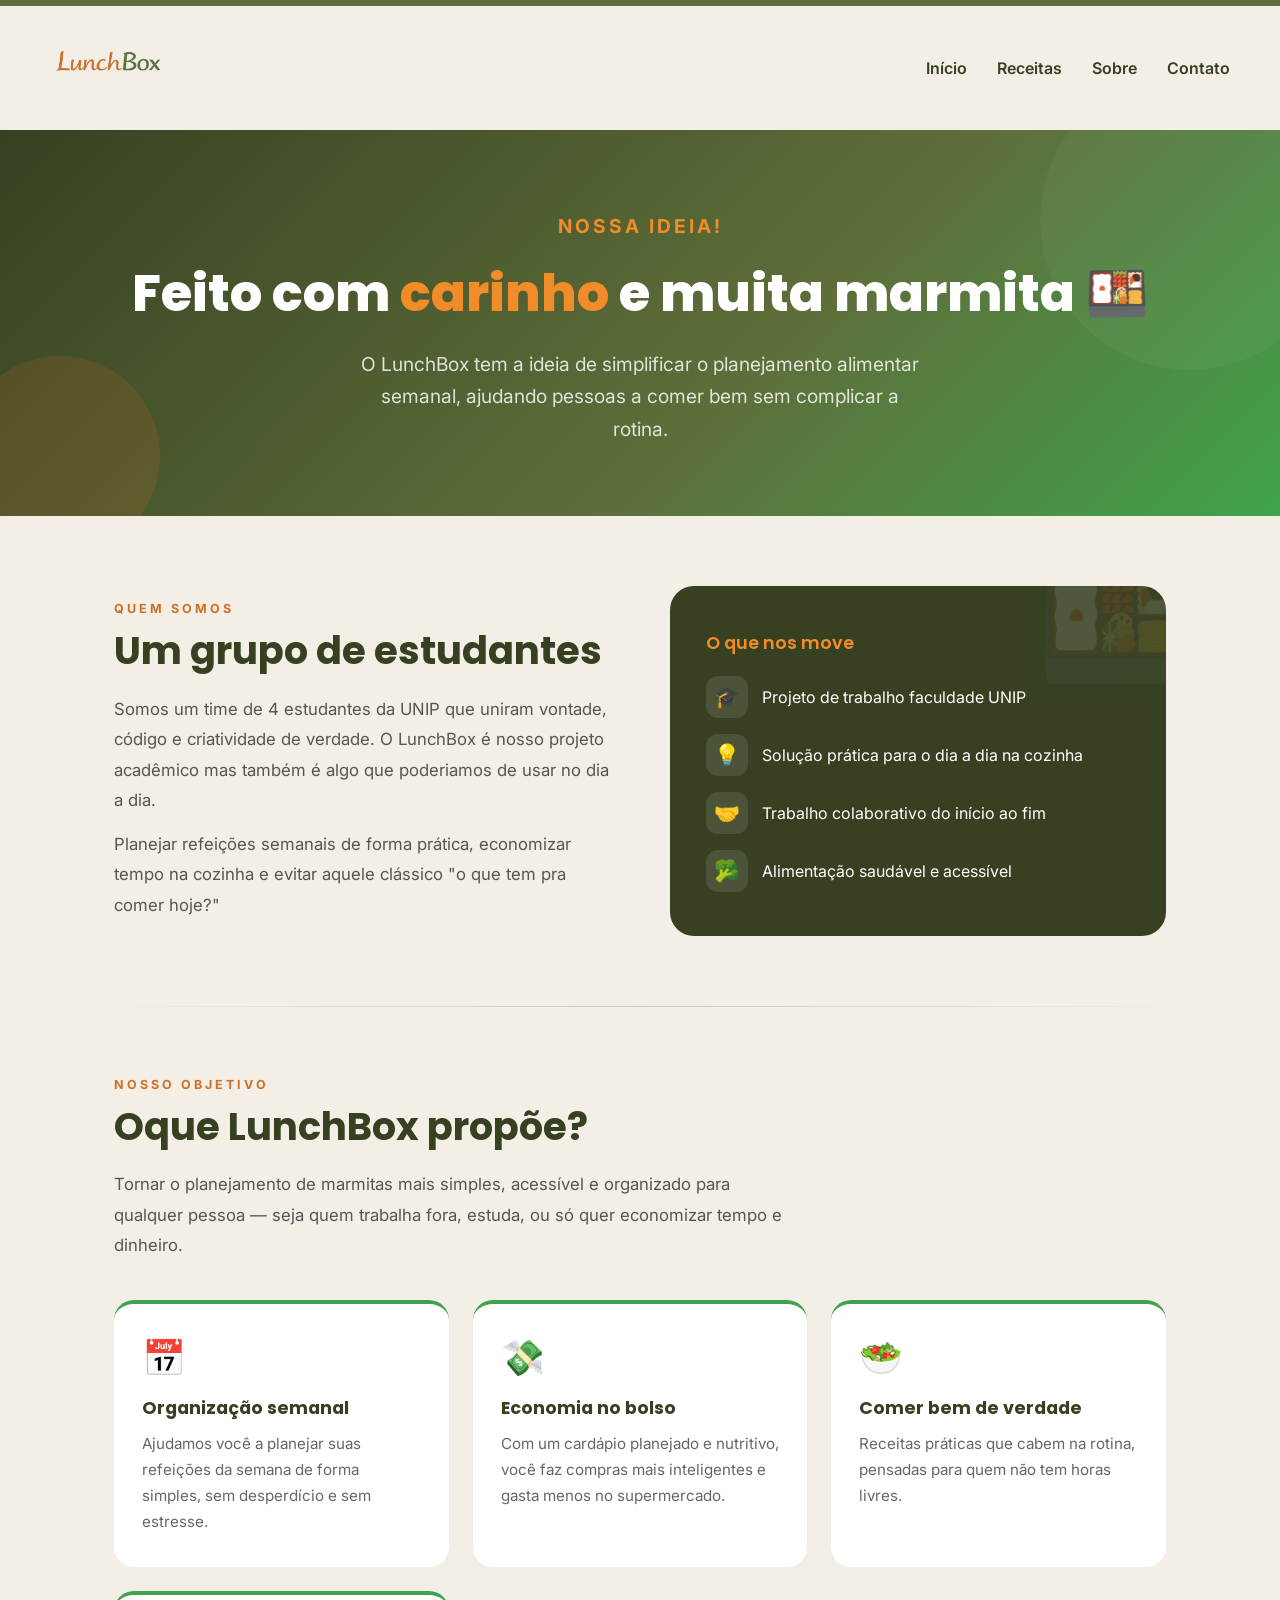
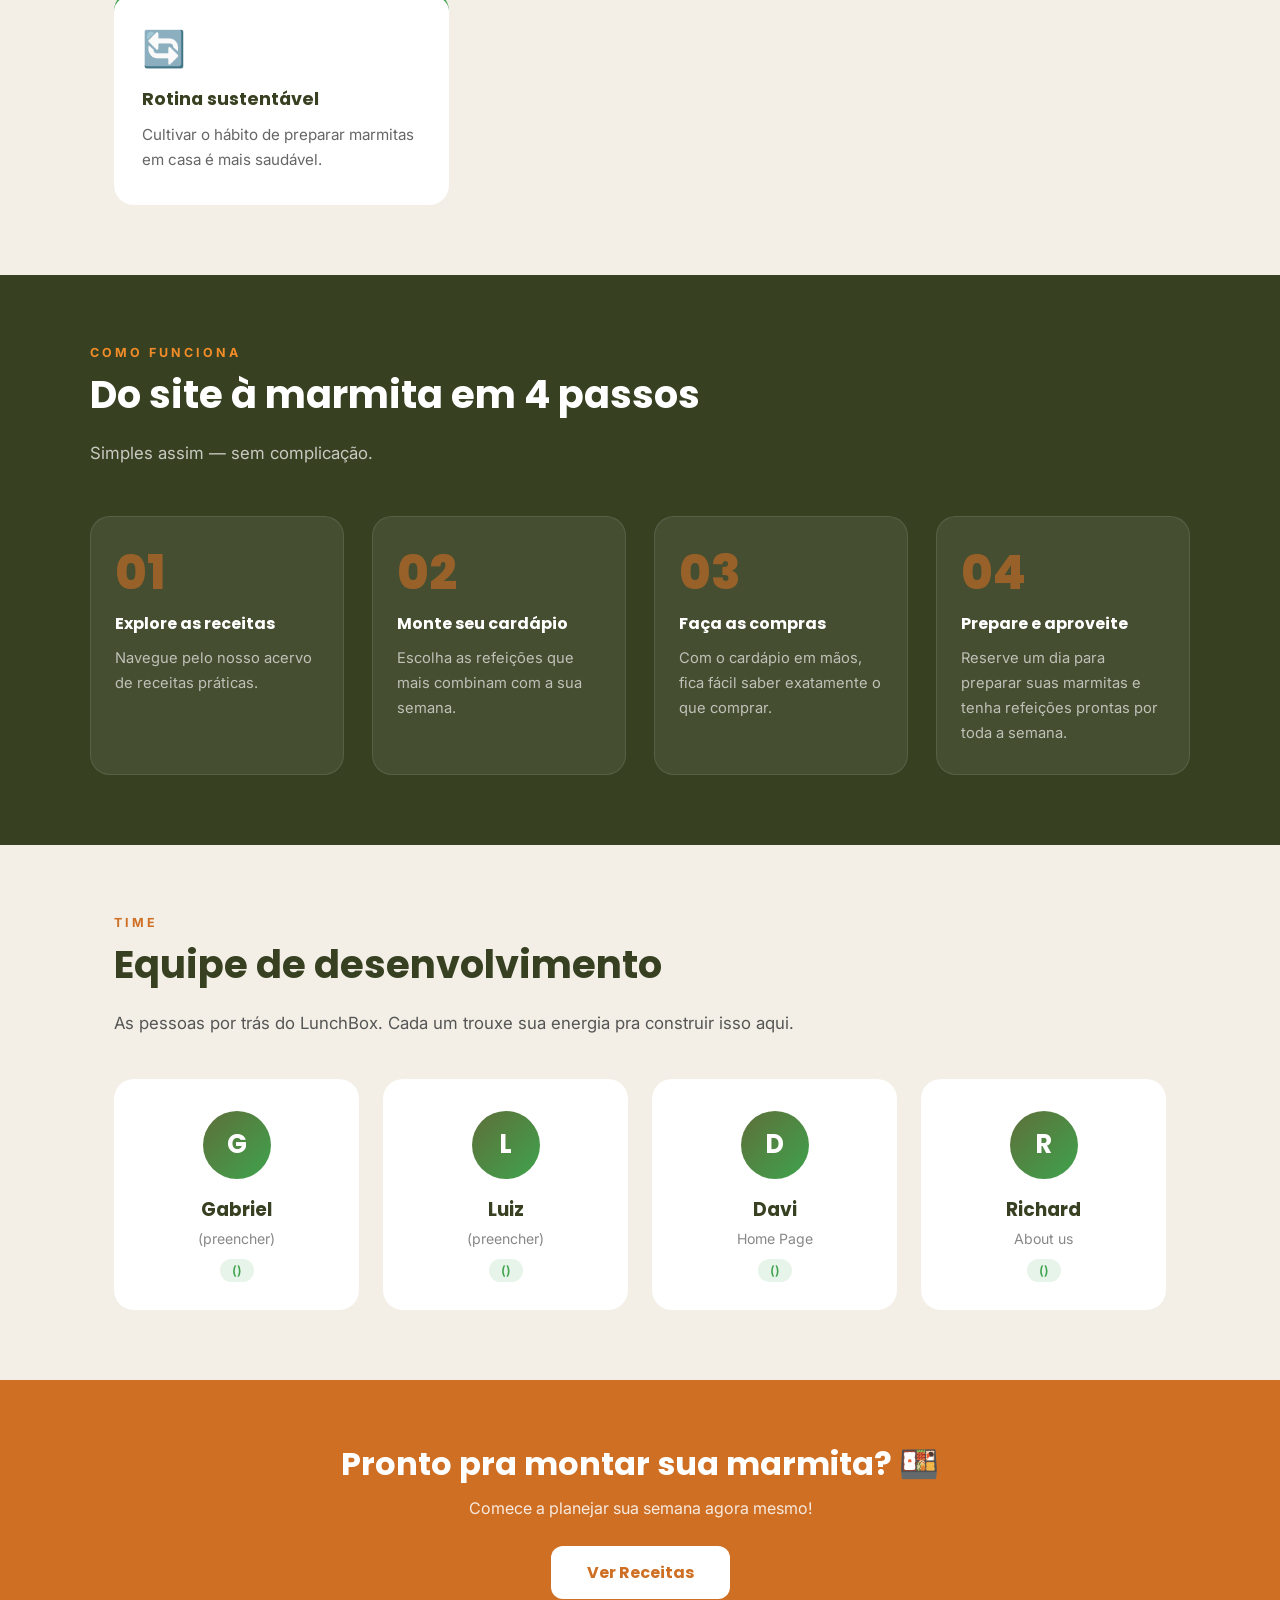
==== info/about-us.html @ 428ead4b "Página sobre" ====
<!DOCTYPE html>
<html lang="pt-br">
    <head>
        <meta charset="utf-8">
        <meta name="viewport" content="width=device-width, initial-scale=1">
        <link rel="stylesheet" href="style.css">
        <title>LunchBox: sobre</title>
        <link href="https://fonts.googleapis.com/css2?family=Poppins:wght@400;600;700;800&family=Inter:wght@300;400;500&display=swap" rel="stylesheet">
    </head>
<body>

<header id="header">
  <nav id="nav-bar">
    <div class="nav-logo">
      <img src="../img/LogoLunchBox.png" alt="Logo LunchBox">
    </div>
    <div class="nav-list" id="nav-list">
      <ul>
        <li class="nav-item"><a href="../index.html">Início</a></li>
        <li class="nav-item"><a href="../receitas.html">Receitas</a></li>
        <li class="nav-item active"><a href="about-us.html">Sobre</a></li>
        <li class="nav-item"><a href="../contato.html">Contato</a></li>
      </ul>
    </div>
    <div id="menu-icon">
      <img src="../img/menu-aberto.png" alt="menu">
    </div>
  </nav>
</header>

<section class="about-hero">
  <p class="section-label" style="color:var(--laranja-claro);margin-bottom:12px;">Nossa ideia!</p>
  <h1>Feito com <span>carinho</span> e muita marmita 🍱</h1>
  <p>O LunchBox tem a ideia de simplificar o planejamento alimentar semanal, ajudando pessoas a comer bem sem complicar a rotina.</p>
</section>

<div class="section">
  <div class="quem-somos">
    <div class="quem-somos-texto">
      <p class="section-label">Quem somos</p>
      <h2 class="section-title">Um grupo de estudantes</h2>
      <p class="section-desc">
        Somos um time de 4 estudantes da UNIP que uniram vontade, código e criatividade de verdade. O LunchBox é nosso projeto acadêmico mas também é algo que poderiamos de usar no dia a dia.
      </p>
      <p class="section-desc" style="margin-top:14px;">
        Planejar refeições semanais de forma prática, economizar tempo na cozinha e evitar aquele clássico "o que tem pra comer hoje?"
      </p>
    </div>
    <div class="quem-somos-visual">
      <h3>O que nos move</h3>
      <ul class="stat-list">
        <li>
          <span class="icon">🎓</span>
          <span>Projeto de trabalho faculdade UNIP</span>
        </li>
        <li>
          <span class="icon">💡</span>
          <span>Solução prática para o dia a dia na cozinha</span>
        </li>
        <li>
          <span class="icon">🤝</span>
          <span>Trabalho colaborativo do início ao fim</span>
        </li>
        <li>
          <span class="icon">🥦</span>
          <span>Alimentação saudável e acessível</span>
        </li>
      </ul>
    </div>
  </div>
</div>

<div class="divider"></div>

<div class="section">
  <p class="section-label">Nosso objetivo</p>
  <h2 class="section-title">Oque LunchBox propõe?</h2>
  <p class="section-desc">
    Tornar o planejamento de marmitas mais simples, acessível e organizado para qualquer pessoa — seja quem trabalha fora, estuda, ou só quer economizar tempo e dinheiro.
  </p>

  <div class="objetivo-cards">
    <div class="objetivo-card">
      <div class="card-icon">📅</div>
      <h3>Organização semanal</h3>
      <p>Ajudamos você a planejar suas refeições da semana de forma simples, sem desperdício e sem estresse.</p>
    </div>
    <div class="objetivo-card">
      <div class="card-icon">💸</div>
      <h3>Economia no bolso</h3>
      <p>Com um cardápio planejado e nutritivo, você faz compras mais inteligentes e gasta menos no supermercado.</p>
    </div>
    <div class="objetivo-card">
      <div class="card-icon">🥗</div>
      <h3>Comer bem de verdade</h3>
      <p>Receitas práticas que cabem na rotina, pensadas para quem não tem horas livres.</p>
    </div>
    <div class="objetivo-card">
      <div class="card-icon">🔄</div>
      <h3>Rotina sustentável</h3>
      <p>Cultivar o hábito de preparar marmitas em casa é mais saudável.</p>
    </div>
  </div>
</div>

<section class="como-funciona-bg">
  <div class="como-funciona-inner">
    <p class="section-label">Como funciona</p>
    <h2 class="section-title">Do site à marmita em 4 passos</h2>
    <p class="section-desc">Simples assim — sem complicação.</p>

    <div class="steps">
      <div class="step">
        <div class="step-number">01</div>
        <h3>Explore as receitas</h3>
        <p>Navegue pelo nosso acervo de receitas práticas.</p>
      </div>
      <div class="step">
        <div class="step-number">02</div>
        <h3>Monte seu cardápio</h3>
        <p>Escolha as refeições que mais combinam com a sua semana.</p>
      </div>
      <div class="step">
        <div class="step-number">03</div>
        <h3>Faça as compras</h3>
        <p>Com o cardápio em mãos, fica fácil saber exatamente o que comprar.</p>
      </div>
      <div class="step">
        <div class="step-number">04</div>
        <h3>Prepare e aproveite</h3>
        <p>Reserve um dia para preparar suas marmitas e tenha refeições prontas por toda a semana.</p>
      </div>
    </div>
  </div>
</section>

<div class="section">
  <p class="section-label">Time</p>
  <h2 class="section-title">Equipe de desenvolvimento</h2>
  <p class="section-desc">As pessoas por trás do LunchBox. Cada um trouxe sua energia pra construir isso aqui.</p>

  <div class="team-grid">
    <div class="team-card">
      <div class="team-avatar">G</div>
      <h3>Gabriel</h3>
      <p>(preencher)</p>
      <span class="tag">()</span>
    </div>
    <div class="team-card">
      <div class="team-avatar">L</div>
      <h3>Luiz</h3>
      <p>(preencher)</p>
      <span class="tag">()</span>
    </div>
    <div class="team-card">
      <div class="team-avatar">D</div>
      <h3>Davi</h3>
      <p>Home Page</p>
      <span class="tag">()</span>
    </div>
    <div class="team-card">
      <div class="team-avatar">R</div>
      <h3>Richard</h3>
      <p>About us</p>
      <span class="tag">()</span>
    </div>
  </div>
</div>

<section class="cta-strip">
  <h2>Pronto pra montar sua marmita? 🍱</h2>
  <p>Comece a planejar sua semana agora mesmo!</p>
  <a href="../receitas.html" class="cta-btn">Ver Receitas</a>
</section>

<script src="../js/script.js"></script>
</body>
</html>
---- info/style.css ----
* { margin: 0; padding: 0; border: 0; box-sizing: border-box; }

:root {
  --verde-escuro: #374122;
  --verde-medio: #5E6F3A;
  --verde-claro: #3FA34D;
  --laranja: #CF6F24;
  --laranja-claro: #F28C28;
  --creme: #F3EFE6;
  --texto: #333;
}

body {
  font-family: 'Inter', sans-serif;
  background-color: var(--creme);
  color: var(--texto);
}

/*KKKKKKKKKKKKKKKKKKKKKKKKKKKKKKKKKKKKKKKKKKKKKKKKKKKKKKKKKKKKKKKKKKKKKKKKKKKKKKKKKKKKKK*/
header {
  border-top: 6px solid var(--verde-medio);
  height: 130px;
}
#nav-bar {
  display: flex;
  align-items: center;
  justify-content: space-between;
  padding: 0 20px;
  height: 100%;
}
.nav-logo img {
  width: 180px;
  height: auto;
  cursor: pointer;
}
.nav-list {
  position: fixed;
  top: 0;
  left: 100%;
  width: 100%;
  height: 100vh;
  background-color: var(--creme);
  display: flex;
  justify-content: center;
  align-items: center;
  transition: 0.4s ease;
  z-index: 10;
}
.nav-list ul {
  list-style: none;
  display: flex;
  flex-direction: column;
  gap: 30px;
  text-align: center;
}
.nav-list ul .nav-item a {
  color: var(--verde-escuro);
  text-decoration: none;
  font-weight: 600;
  display: inline-block;
  transition: ease 0.5s;
}
.nav-list ul .nav-item a:hover {
  transform: translateY(-3px);
  color: rgba(55,65,34,0.6);
}
.nav-list.ativo { left: 0; }
#menu-icon img {
  width: 18px;
  cursor: pointer;
  z-index: 11;
  position: relative;
}
@media (min-width: 992px) {
  .nav-list {
    position: static;
    height: auto;
    background: transparent;
    margin-left: auto;
    justify-content: flex-end;
    padding: 0 30px;
  }
  .nav-list ul { flex-direction: row; gap: 30px; }
  #menu-icon { display: none; }
}

.about-hero {
  background: linear-gradient(135deg, var(--verde-escuro) 0%, var(--verde-medio) 60%, var(--verde-claro) 100%);
  padding: 80px 20px 70px;
  text-align: center;
  position: relative;
  overflow: hidden;
}
.about-hero::before {
  content: '';
  position: absolute;
  top: -60px; right: -60px;
  width: 300px; height: 300px;
  background: rgba(255,255,255,0.04);
  border-radius: 50%;
}
.about-hero::after {
  content: '';
  position: absolute;
  bottom: -40px; left: -40px;
  width: 200px; height: 200px;
  background: rgba(207,111,36,0.15);
  border-radius: 50%;
}
.about-hero h1 {
  font-family: 'Poppins', sans-serif;
  font-size: clamp(2rem, 5vw, 3.2rem);
  font-weight: 800;
  color: #fff;
  margin-bottom: 16px;
  position: relative; z-index: 1;
}
.about-hero h1 span { color: var(--laranja-claro); }
.about-hero p {
  font-size: clamp(1rem, 2.5vw, 1.2rem);
  color: rgba(255,255,255,0.82);
  max-width: 560px;
  margin: 0 auto;
  line-height: 1.7;
  position: relative; z-index: 1;
}

.section {
  max-width: 1100px;
  margin: 0 auto;
  padding: 70px 24px;
}
.section-label {
  font-size: 0.78rem;
  font-weight: 700;
  letter-spacing: 3px;
  text-transform: uppercase;
  color: var(--laranja);
  margin-bottom: 10px;
}
.section-title {
  font-family: 'Poppins', sans-serif;
  font-size: clamp(1.6rem, 3.5vw, 2.4rem);
  font-weight: 700;
  color: var(--verde-escuro);
  margin-bottom: 18px;
  line-height: 1.3;
}
.section-desc {
  font-size: 1.05rem;
  color: #555;
  line-height: 1.8;
  max-width: 680px;
}

.quem-somos {
  display: grid;
  grid-template-columns: 1fr 1fr;
  gap: 60px;
  align-items: center;
}
.quem-somos-texto .section-desc { max-width: 100%; }
.quem-somos-visual {
  background: var(--verde-escuro);
  border-radius: 24px;
  padding: 44px 36px;
  color: #fff;
  position: relative;
  overflow: hidden;
}
.quem-somos-visual::before {
  content: '🍱';
  font-size: 120px;
  position: absolute;
  top: -20px; right: -20px;
  opacity: 0.12;
  line-height: 1;
}
.quem-somos-visual h3 {
  font-family: 'Poppins', sans-serif;
  font-size: 1.1rem;
  font-weight: 600;
  color: var(--laranja-claro);
  margin-bottom: 20px;
}
.stat-list { list-style: none; display: flex; flex-direction: column; gap: 16px; }
.stat-list li {
  display: flex;
  align-items: center;
  gap: 14px;
  font-size: 1rem;
  line-height: 1.5;
}
.stat-list li .icon {
  width: 42px; height: 42px;
  background: rgba(255,255,255,0.1);
  border-radius: 12px;
  display: flex; align-items: center; justify-content: center;
  font-size: 1.3rem;
  flex-shrink: 0;
}

.divider {
  height: 1px;
  background: linear-gradient(to right, transparent, #ccc8bb, transparent);
  max-width: 1100px;
  margin: 0 auto;
}

.objetivo-cards {
  display: grid;
  grid-template-columns: repeat(auto-fit, minmax(260px, 1fr));
  gap: 24px;
  margin-top: 40px;
}
.objetivo-card {
  background: #fff;
  border-radius: 20px;
  padding: 32px 28px;
  border-top: 4px solid var(--verde-claro);
  transition: transform 0.25s ease, box-shadow 0.25s ease;
}
.objetivo-card:hover {
  transform: translateY(-6px);
  box-shadow: 0 16px 40px rgba(55,65,34,0.12);
}
.objetivo-card .card-icon {
  font-size: 2.2rem;
  margin-bottom: 16px;
}
.objetivo-card h3 {
  font-family: 'Poppins', sans-serif;
  font-weight: 700;
  font-size: 1.1rem;
  color: var(--verde-escuro);
  margin-bottom: 10px;
}
.objetivo-card p {
  font-size: 0.95rem;
  color: #666;
  line-height: 1.7;
}

.como-funciona-bg {
  background: var(--verde-escuro);
  padding: 70px 24px;
}
.como-funciona-inner {
  max-width: 1100px;
  margin: 0 auto;
}
.como-funciona-bg .section-label { color: var(--laranja-claro); }
.como-funciona-bg .section-title { color: #fff; }
.como-funciona-bg .section-desc { color: rgba(255,255,255,0.72); }

.steps {
  display: grid;
  grid-template-columns: repeat(auto-fit, minmax(220px, 1fr));
  gap: 28px;
  margin-top: 48px;
  counter-reset: step-counter;
}
.step {
  position: relative;
  background: rgba(255,255,255,0.07);
  border: 1px solid rgba(255,255,255,0.1);
  border-radius: 20px;
  padding: 32px 24px 28px;
  counter-increment: step-counter;
}
.step-number {
  font-family: 'Poppins', sans-serif;
  font-size: 3rem;
  font-weight: 800;
  color: var(--laranja);
  opacity: 0.6;
  line-height: 1;
  margin-bottom: 14px;
}
.step h3 {
  font-family: 'Poppins', sans-serif;
  font-weight: 700;
  font-size: 1rem;
  color: #fff;
  margin-bottom: 10px;
}
.step p {
  font-size: 0.92rem;
  color: rgba(255,255,255,0.65);
  line-height: 1.7;
}
.step-connector {
  display: none;
}

.team-grid {
  display: grid;
  grid-template-columns: repeat(auto-fit, minmax(200px, 1fr));
  gap: 24px;
  margin-top: 40px;
}
.team-card {
  background: #fff;
  border-radius: 20px;
  padding: 32px 20px 28px;
  text-align: center;
  transition: transform 0.25s ease, box-shadow 0.25s ease;
}
.team-card:hover {
  transform: translateY(-5px);
  box-shadow: 0 14px 36px rgba(55,65,34,0.1);
}
.team-avatar {
  width: 68px; height: 68px;
  border-radius: 50%;
  background: linear-gradient(135deg, var(--verde-medio), var(--verde-claro));
  display: flex; align-items: center; justify-content: center;
  font-family: 'Poppins', sans-serif;
  font-size: 1.6rem;
  font-weight: 700;
  color: #fff;
  margin: 0 auto 16px;
}
.team-card h3 {
  font-family: 'Poppins', sans-serif;
  font-weight: 700;
  color: var(--verde-escuro);
  margin-bottom: 6px;
}
.team-card p {
  font-size: 0.88rem;
  color: #888;
}
.team-card .tag {
  display: inline-block;
  margin-top: 12px;
  padding: 4px 12px;
  background: rgba(63,163,77,0.12);
  color: var(--verde-claro);
  border-radius: 20px;
  font-size: 0.78rem;
  font-weight: 600;
}

.cta-strip {
  background: var(--laranja);
  padding: 60px 24px;
  text-align: center;
}
.cta-strip h2 {
  font-family: 'Poppins', sans-serif;
  font-size: clamp(1.4rem, 3vw, 2rem);
  font-weight: 700;
  color: #fff;
  margin-bottom: 10px;
}
.cta-strip p {
  color: rgba(255,255,255,0.85);
  margin-bottom: 28px;
  font-size: 1rem;
}
.cta-btn {
  display: inline-block;
  background: #fff;
  color: var(--laranja);
  font-weight: 700;
  font-family: 'Poppins', sans-serif;
  padding: 14px 36px;
  border-radius: 12px;
  text-decoration: none;
  transition: transform 0.2s ease, box-shadow 0.2s ease;
}
.cta-btn:hover {
  transform: translateY(-3px);
  box-shadow: 0 8px 24px rgba(0,0,0,0.15);
}


@media (max-width: 991px) {
  .quem-somos {
    grid-template-columns: 1fr;
    gap: 32px;
  }
  .quem-somos-visual { padding: 32px 24px; }

  .objetivo-cards {
    grid-template-columns: repeat(2, 1fr);
  }

  .steps {
    grid-template-columns: repeat(2, 1fr);
  }

  .team-grid {
    grid-template-columns: repeat(2, 1fr);
  }

  .section {
    padding: 50px 20px;
  }
  .como-funciona-bg {
    padding: 50px 20px;
  }
}

@media (max-width: 576px) {
  header { height: 100px; }
  .nav-logo img { width: 140px; }

  .about-hero {
    padding: 52px 16px 48px;
  }
  .about-hero::before,
  .about-hero::after { display: none; } 

  .section {
    padding: 40px 16px;
  }
  .como-funciona-bg {
    padding: 44px 16px;
  }

  .quem-somos { gap: 24px; }
  .quem-somos-visual { padding: 28px 20px; }
  .quem-somos-visual::before { font-size: 80px; }
  .stat-list li { font-size: 0.9rem; }
  .stat-list li .icon { width: 36px; height: 36px; font-size: 1.1rem; }

  .objetivo-cards {
    grid-template-columns: 1fr;
    gap: 16px;
  }
  .objetivo-card { padding: 24px 20px; }

  .steps {
    grid-template-columns: 1fr;
    gap: 16px;
    margin-top: 32px;
  }
  .step { padding: 24px 20px 22px; }
  .step-number { font-size: 2.2rem; margin-bottom: 10px; }

  .team-grid {
    grid-template-columns: repeat(2, 1fr);
    gap: 14px;
  }
  .team-card { padding: 24px 14px 20px; }
  .team-avatar { width: 54px; height: 54px; font-size: 1.3rem; }
  .team-card h3 { font-size: 0.95rem; }
  .team-card p { font-size: 0.8rem; }
  .team-card .tag { font-size: 0.72rem; padding: 3px 10px; }
  .cta-strip { padding: 44px 16px; }
  .cta-btn { padding: 12px 28px; font-size: 0.95rem; }
  .section-title { font-size: 1.4rem; }
  .section-desc { font-size: 0.95rem; }
}
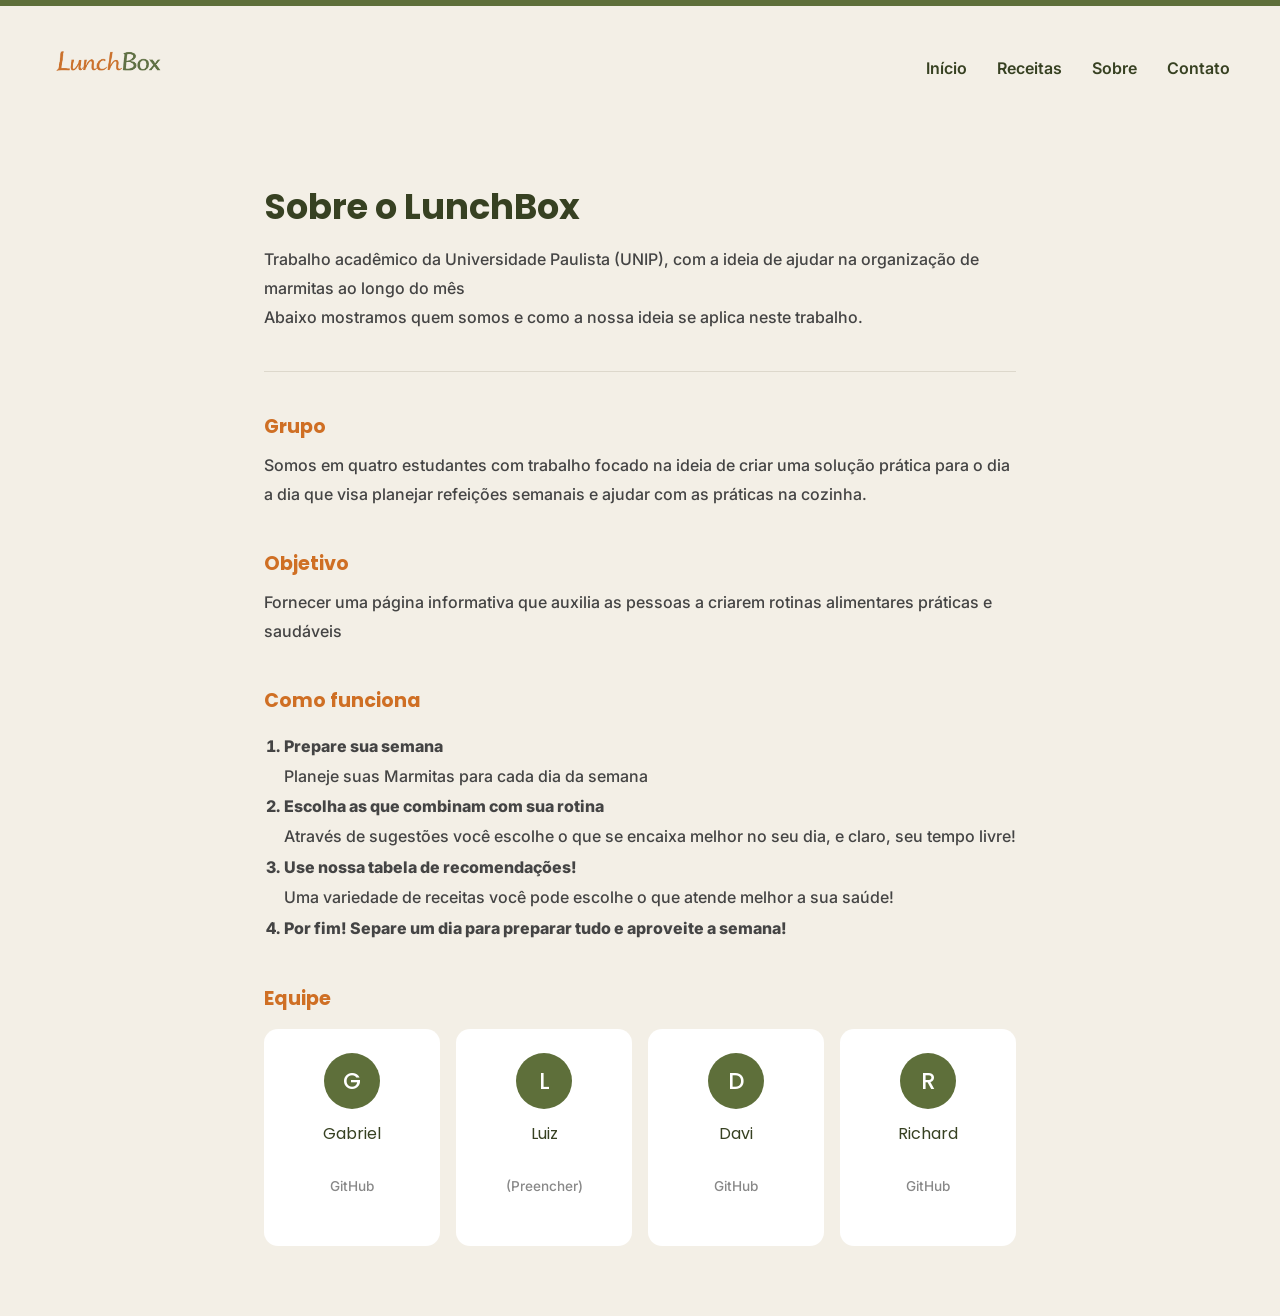
==== commit cfd5566d: "Ajuste na aba 'Sobre' e hiperlinks adicionados no final da página" ====
--- a/info/about-us.html
+++ b/info/about-us.html
@@ -1,178 +1,105 @@
 <!DOCTYPE html>
 <html lang="pt-br">
-    <head>
-        <meta charset="utf-8">
-        <meta name="viewport" content="width=device-width, initial-scale=1">
-        <link rel="stylesheet" href="style.css">
-        <title>LunchBox: sobre</title>
-        <link href="https://fonts.googleapis.com/css2?family=Poppins:wght@400;600;700;800&family=Inter:wght@300;400;500&display=swap" rel="stylesheet">
-    </head>
+<head>
+    <meta charset="utf-8">
+    <meta name="viewport" content="width=device-width, initial-scale=1">
+    <title>LunchBox: sobre</title>
+    <link rel="stylesheet" href="../style.css">
+    <link href="https://fonts.googleapis.com/css2?family=Poppins:wght@400;600;700&family=Inter:wght@300;400;500&display=swap" rel="stylesheet">
+</head>
 <body>
 
-<header id="header">
-  <nav id="nav-bar">
-    <div class="nav-logo">
-      <img src="../img/LogoLunchBox.png" alt="Logo LunchBox">
+    <header id="header">
+        <nav id="nav-bar">
+            <div class="nav-logo">
+                <img src="../img/LogoLunchBox.png" alt="Logo">
+            </div>
+            <div class="nav-list" id="nav-list">
+                <ul>
+                    <li class="nav-item"><a href="../index.html">Início</a></li>
+                    <li class="nav-item"><a href="../receitas.html">Receitas</a></li>
+                    <li class="nav-item active"><a href="sobre.html">Sobre</a></li>
+                    <li class="nav-item"><a href="../contato.html">Contato</a></li>
+                </ul>
+            </div>
+            <div id="menu-icon">
+                <img src="../img/menu-aberto.png" alt="menu">
+            </div>
+        </nav>
+    </header>
+
+    <div class="sobre-classe"> <!-- all -->
+        <!--Titulo e subtitulo-->
+        <h1>Sobre o LunchBox</h1>
+        <p>Trabalho acadêmico da Universidade Paulista (UNIP), com a ideia de ajudar na organização de marmitas ao longo do mês</p>
+        <p>Abaixo mostramos quem somos e como a nossa ideia se aplica neste trabalho.</p>
+
+        <hr class="divisor">
+        
+        <!--Corpo e etc....-->
+        <h2>Grupo</h2>
+        <p>Somos em quatro estudantes com trabalho focado na ideia de criar uma solução prática para o dia a dia que visa planejar refeições semanais e ajudar com as práticas na cozinha.</p>
+
+        <h2>Objetivo</h2>
+        <p>Fornecer uma página informativa que auxilia as pessoas a criarem rotinas alimentares práticas e saudáveis</p>
+
+        <h2>Como funciona</h2>
+        <ol>
+            <li>Prepare sua semana</li>
+                <p>Planeje suas Marmitas para cada dia da semana</p>
+            <li>Escolha as que combinam com sua rotina</li>
+                <p>Através de sugestões você escolhe o que se encaixa melhor no seu dia, e claro, seu tempo livre!</p>
+            <li>Use nossa tabela de recomendações!</li>
+                <p>Uma variedade de receitas você pode escolhe o que atende melhor a sua saúde!</p>
+            <li>Por fim! Separe um dia para preparar tudo e aproveite a semana!</li>
+        </ol>
+
+        <hr class="divider">
+
+        <!-- Tabela de cartões -->
+        <h2>Equipe </h2>
+        <div class="tabela-grades">
+
+            <div class="tabela-celula">
+                <div class="tabela-circulo">G</div>
+                <h3>Gabriel</h3>
+                <p>
+                    <a href="https://github.com/gabrielxla" class="tabela-celula" target="_blank">
+                        GitHub
+                    </a>
+                </p>
+            </div>
+            
+            <div class="tabela-celula">
+                <div class="tabela-circulo">L</div>
+                <h3>Luiz</h3>
+                <p>
+                    <a href="" class="tabela-celula"target="_blank">
+                        (Preencher)
+                    </a>
+                </p>
+            </div>
+            <div class="tabela-celula">
+                <div class="tabela-circulo">D</div>
+                <h3>Davi</h3>
+                <p>
+                    <a href="https://github.com/Davicouto530" class="tabela-celula" target="_blank">
+                        GitHub
+                    </a>
+                </p>
+            </div>
+            <div class="tabela-celula">
+                <div class="tabela-circulo">R</div>
+                <h3>Richard</h3>
+                <p>
+                    <a href="https://github.com/RichardAlves8" class="tabela-celula" target="_blank">
+                        GitHub
+                    </a>
+                </p>
+            </div>
+        </div>
     </div>
-    <div class="nav-list" id="nav-list">
-      <ul>
-        <li class="nav-item"><a href="../index.html">Início</a></li>
-        <li class="nav-item"><a href="../receitas.html">Receitas</a></li>
-        <li class="nav-item active"><a href="about-us.html">Sobre</a></li>
-        <li class="nav-item"><a href="../contato.html">Contato</a></li>
-      </ul>
-    </div>
-    <div id="menu-icon">
-      <img src="../img/menu-aberto.png" alt="menu">
-    </div>
-  </nav>
-</header>
 
-<section class="about-hero">
-  <p class="section-label" style="color:var(--laranja-claro);margin-bottom:12px;">Nossa ideia!</p>
-  <h1>Feito com <span>carinho</span> e muita marmita 🍱</h1>
-  <p>O LunchBox tem a ideia de simplificar o planejamento alimentar semanal, ajudando pessoas a comer bem sem complicar a rotina.</p>
-</section>
-
-<div class="section">
-  <div class="quem-somos">
-    <div class="quem-somos-texto">
-      <p class="section-label">Quem somos</p>
-      <h2 class="section-title">Um grupo de estudantes</h2>
-      <p class="section-desc">
-        Somos um time de 4 estudantes da UNIP que uniram vontade, código e criatividade de verdade. O LunchBox é nosso projeto acadêmico mas também é algo que poderiamos de usar no dia a dia.
-      </p>
-      <p class="section-desc" style="margin-top:14px;">
-        Planejar refeições semanais de forma prática, economizar tempo na cozinha e evitar aquele clássico "o que tem pra comer hoje?"
-      </p>
-    </div>
-    <div class="quem-somos-visual">
-      <h3>O que nos move</h3>
-      <ul class="stat-list">
-        <li>
-          <span class="icon">🎓</span>
-          <span>Projeto de trabalho faculdade UNIP</span>
-        </li>
-        <li>
-          <span class="icon">💡</span>
-          <span>Solução prática para o dia a dia na cozinha</span>
-        </li>
-        <li>
-          <span class="icon">🤝</span>
-          <span>Trabalho colaborativo do início ao fim</span>
-        </li>
-        <li>
-          <span class="icon">🥦</span>
-          <span>Alimentação saudável e acessível</span>
-        </li>
-      </ul>
-    </div>
-  </div>
-</div>
-
-<div class="divider"></div>
-
-<div class="section">
-  <p class="section-label">Nosso objetivo</p>
-  <h2 class="section-title">Oque LunchBox propõe?</h2>
-  <p class="section-desc">
-    Tornar o planejamento de marmitas mais simples, acessível e organizado para qualquer pessoa — seja quem trabalha fora, estuda, ou só quer economizar tempo e dinheiro.
-  </p>
-
-  <div class="objetivo-cards">
-    <div class="objetivo-card">
-      <div class="card-icon">📅</div>
-      <h3>Organização semanal</h3>
-      <p>Ajudamos você a planejar suas refeições da semana de forma simples, sem desperdício e sem estresse.</p>
-    </div>
-    <div class="objetivo-card">
-      <div class="card-icon">💸</div>
-      <h3>Economia no bolso</h3>
-      <p>Com um cardápio planejado e nutritivo, você faz compras mais inteligentes e gasta menos no supermercado.</p>
-    </div>
-    <div class="objetivo-card">
-      <div class="card-icon">🥗</div>
-      <h3>Comer bem de verdade</h3>
-      <p>Receitas práticas que cabem na rotina, pensadas para quem não tem horas livres.</p>
-    </div>
-    <div class="objetivo-card">
-      <div class="card-icon">🔄</div>
-      <h3>Rotina sustentável</h3>
-      <p>Cultivar o hábito de preparar marmitas em casa é mais saudável.</p>
-    </div>
-  </div>
-</div>
-
-<section class="como-funciona-bg">
-  <div class="como-funciona-inner">
-    <p class="section-label">Como funciona</p>
-    <h2 class="section-title">Do site à marmita em 4 passos</h2>
-    <p class="section-desc">Simples assim — sem complicação.</p>
-
-    <div class="steps">
-      <div class="step">
-        <div class="step-number">01</div>
-        <h3>Explore as receitas</h3>
-        <p>Navegue pelo nosso acervo de receitas práticas.</p>
-      </div>
-      <div class="step">
-        <div class="step-number">02</div>
-        <h3>Monte seu cardápio</h3>
-        <p>Escolha as refeições que mais combinam com a sua semana.</p>
-      </div>
-      <div class="step">
-        <div class="step-number">03</div>
-        <h3>Faça as compras</h3>
-        <p>Com o cardápio em mãos, fica fácil saber exatamente o que comprar.</p>
-      </div>
-      <div class="step">
-        <div class="step-number">04</div>
-        <h3>Prepare e aproveite</h3>
-        <p>Reserve um dia para preparar suas marmitas e tenha refeições prontas por toda a semana.</p>
-      </div>
-    </div>
-  </div>
-</section>
-
-<div class="section">
-  <p class="section-label">Time</p>
-  <h2 class="section-title">Equipe de desenvolvimento</h2>
-  <p class="section-desc">As pessoas por trás do LunchBox. Cada um trouxe sua energia pra construir isso aqui.</p>
-
-  <div class="team-grid">
-    <div class="team-card">
-      <div class="team-avatar">G</div>
-      <h3>Gabriel</h3>
-      <p>(preencher)</p>
-      <span class="tag">()</span>
-    </div>
-    <div class="team-card">
-      <div class="team-avatar">L</div>
-      <h3>Luiz</h3>
-      <p>(preencher)</p>
-      <span class="tag">()</span>
-    </div>
-    <div class="team-card">
-      <div class="team-avatar">D</div>
-      <h3>Davi</h3>
-      <p>Home Page</p>
-      <span class="tag">()</span>
-    </div>
-    <div class="team-card">
-      <div class="team-avatar">R</div>
-      <h3>Richard</h3>
-      <p>About us</p>
-      <span class="tag">()</span>
-    </div>
-  </div>
-</div>
-
-<section class="cta-strip">
-  <h2>Pronto pra montar sua marmita? 🍱</h2>
-  <p>Comece a planejar sua semana agora mesmo!</p>
-  <a href="../receitas.html" class="cta-btn">Ver Receitas</a>
-</section>
-
-<script src="../js/script.js"></script>
+    <script src="../js/script.js"></script>
 </body>
 </html>
--- a/style.css
+++ b/style.css
@@ -0,0 +1,242 @@
+@charset "UTF-8";
+
+* {
+    margin: 0px;
+    padding: 0px;
+    border: 0;
+    box-sizing: border-box;
+}
+
+body {
+    font-family: 'Inter', sans-serif;
+    background-color: #F3EFE6;
+}
+
+header {
+    border-top: 6px solid #5E6F3A;
+    height: 130px;
+}
+
+#nav-bar {
+    display: flex;
+    align-items: center;
+    justify-content: space-between;
+    padding: 0 20px;
+}
+
+.nav-logo img {
+    width: 180px;
+    height: auto;
+    cursor: pointer;
+}
+
+/* MOBILE MENU (desliza da direita) */
+.nav-list {
+    position: fixed;
+    top: 0;
+    left: 100%;
+    width: 100%;
+    height: 100vh;
+    background-color: #F3EFE6;
+    display: flex;
+    justify-content: center;
+    align-items: center;
+    transition: 0.4s ease;
+    z-index: 10;
+}
+
+.nav-list ul {
+    list-style: none;
+    display: flex;
+    flex-direction: column;
+    gap: 30px;
+    text-align: center;
+}
+
+.nav-list ul .nav-item a {
+    color: #374122;
+    text-decoration: none;
+    font-weight: 600;
+    display: inline-block; 
+    transition: ease 0.5s;
+}
+
+.nav-list ul .nav-item a:hover {
+    transform: translateY(-3px);
+    color: #3741229c;
+}
+
+/* quando clicar abre */
+.nav-list.ativo {
+    left: 0;
+}
+
+/* menu hamburguer visível no mobile */
+#menu-icon img {
+    width: 28px;
+    cursor: pointer;
+    z-index: 11;
+    position: relative;
+}
+
+/* banner main*/
+.banner-main {
+    display: flex;
+    justify-content: center;
+    align-items: center;
+}
+
+.banner-main img {
+    width: 100%;
+    height: auto;
+}
+
+.botao-preparar {
+    display: flex;
+    align-items: center;
+    justify-content: center;
+    margin: 40px 0px;
+}
+
+.botao-preparar a {
+    background-color: #CF6F24;
+    padding: 15px;
+    text-decoration: none;
+    color: #fff;
+    border-radius: 10px;
+}
+
+
+/* PCS e Notebooks */
+@media (min-width: 992px) {
+
+    .nav-list {
+        position: static;
+        height: auto;
+        background: transparent;
+        margin-left: auto;
+        justify-content: flex-end;
+        padding: 0 30px;
+    }
+
+    .nav-list ul {
+        flex-direction: row;
+        gap: 30px;
+    }
+
+    #menu-icon {
+        display: none;
+    }
+
+    .banner-main {
+        display: flex;
+        justify-content: center;
+        align-items: center;
+    }
+
+    .banner-main img {
+        width: 80%;
+        height: auto;
+    }
+
+}
+.sobre-classe { /* classe principal */
+  max-width: 800px; /*  largura max */ 
+  margin: 0 auto; /* sem espaçamento (superior e inferior), automatico para horizontal (no meio/centralizado) */
+  padding: 50px 24px 70px; /* topo, lateral, inferior (: */
+  font-weight: 500; 
+}
+ 
+.sobre-classe h1 { /* titulo */
+  font-family: 'Poppins', sans-serif; /* fonte (condicional / poppins ou sans-serif) */
+  font-size: clamp(1.6rem, 4vw, 2.2rem); /* tamanho relativo (minimo, preferncial e maximo) */
+  color: #374122; /* dentro da paleta */
+  margin-bottom: 12px; /* espaçamento */ 
+}
+ 
+/* formatação de texto para o restante da pág */
+.sobre-classe h2 {
+  font-family: 'Poppins', sans-serif;
+  font-size: 1.2rem;
+  color: #CF6F24;
+  margin: 40px 0 10px;
+}
+ 
+.sobre-classe p {
+  font-size: 1rem;
+  color: #444;
+  line-height: 1.8;
+}
+.sobre-classe ol {
+  margin: 15px 0 0 20px;
+  color: #444;
+  line-height: 2;
+  font-size: 1rem;
+  font-weight: 800;
+}
+.sobre-classe ol p {
+    font-size: 1rem;
+    color: #444;
+    line-height: 1.8;
+    font-weight: 500;
+} 
+.divisor {
+  border: none;
+  border-top: 1px solid #ddd8cc;
+  margin: 40px 0;
+}
+ 
+
+/* tabela / cartoes */
+.tabela-grades {
+  display: grid; /* grade (resp) */
+  grid-template-columns: repeat(auto-fit, minmax(160px, 1fr));
+  gap: 16px; /* espaço entre um e outro */
+  margin-top: 16px; /* escape do topo */
+}
+ 
+.tabela-celula { /* acabamento da "celula" */
+  background: #fff;
+  border-radius: 14px; /* arred */
+  padding: 24px 16px;   /* topo, lateral e inferior (: */ 
+  text-align: center;
+}
+ 
+.tabela-circulo {
+    /* altura / largura  */
+  width: 56px;
+  height: 56px;
+  border-radius: 50%; /* transforma em circulo */
+  background: #5E6F3A; 
+  color: #fff;
+  font-family: 'Poppins', sans-serif;
+  font-size: 1.4rem;
+  font-weight: 500;
+  display: flex;
+  align-items: center;
+  justify-content: center;
+  margin: 0 auto 12px;
+}
+ 
+.tabela-celula h3 {
+  font-family: 'Poppins', sans-serif;
+  font-size: 1rem;
+  color: #374122;
+  margin-bottom: 4px;
+  font-weight: normal;
+}
+ 
+.tabela-celula p {
+  font-size: 0.85rem;
+  color: #888;
+}
+.tabela-celula p a {
+  text-decoration: none;   /* remove sublinhado */
+  color: inherit;          /* herda a cor do <p> */
+  display: inline-block;   /* mantém só o tamanho do texto */
+}
+ 
+@media (max-width: 576px) {
+  .sobre-classe { padding: 36px 16px 50px; }
+  .tabela-grades { grid-template-columns: repeat(2, 1fr); }
+}
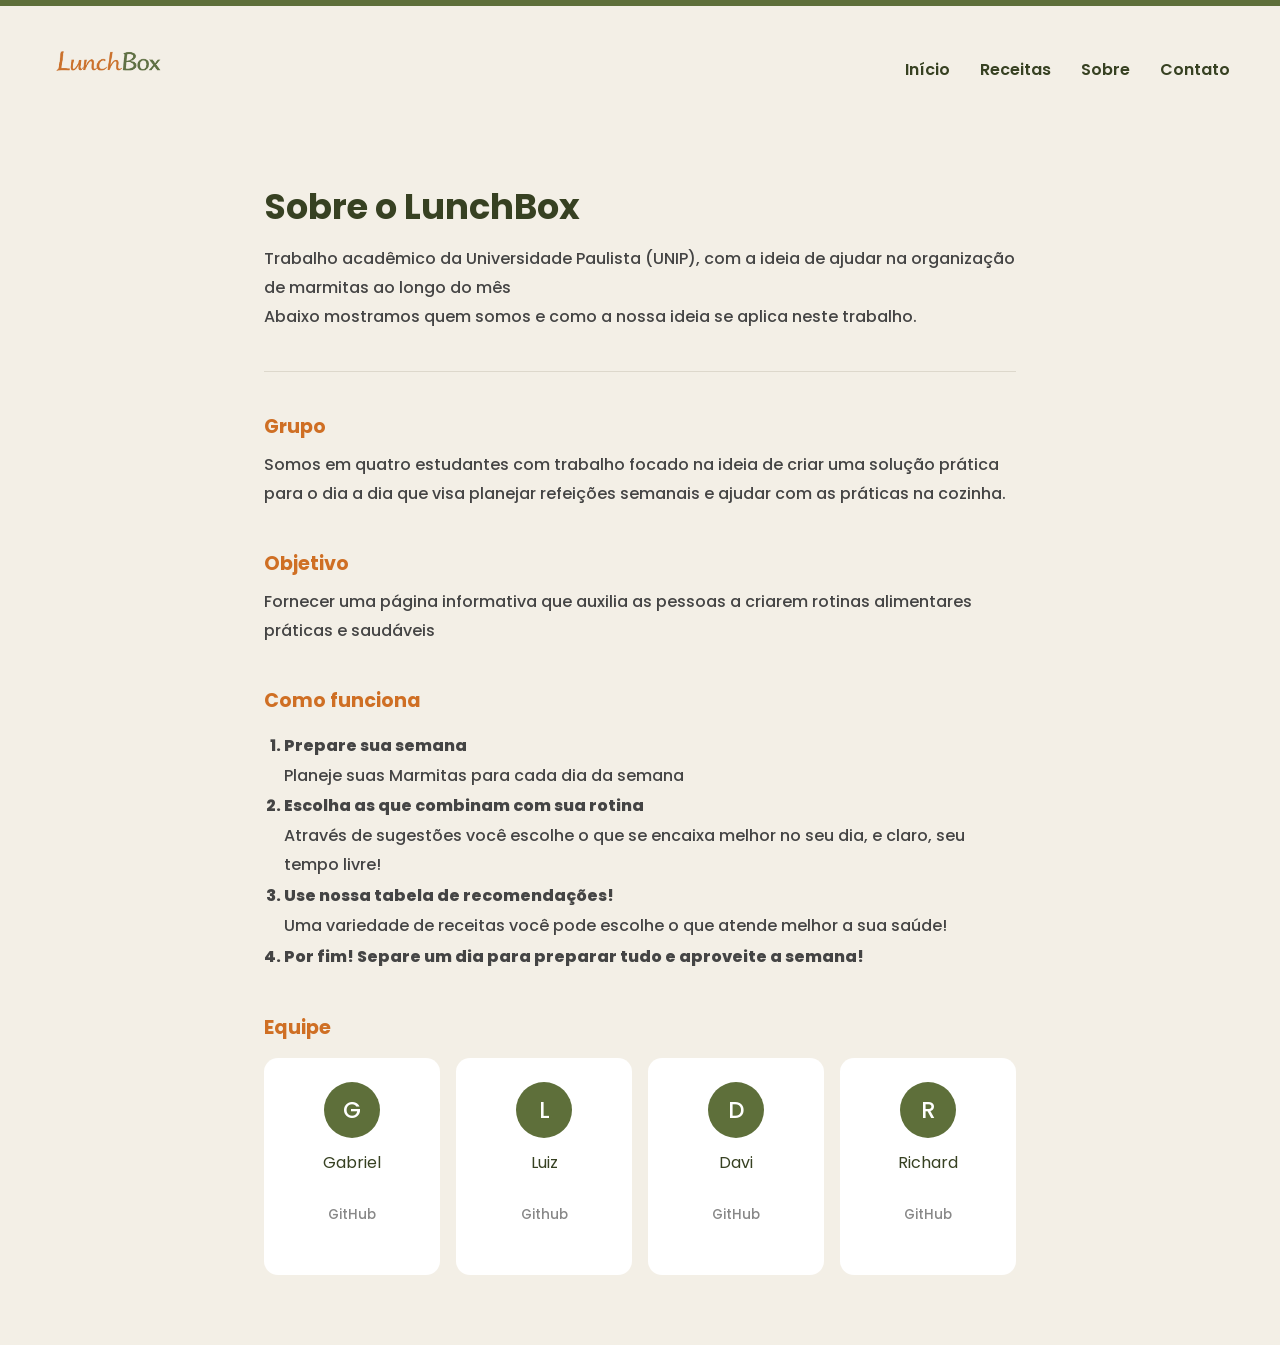
==== commit 3dc62675: "Fazendo o css da página das tabelas, e arrumando erros de html dela." ====
--- a/info/about-us.html
+++ b/info/about-us.html
@@ -74,8 +74,8 @@
                 <div class="tabela-circulo">L</div>
                 <h3>Luiz</h3>
                 <p>
-                    <a href="" class="tabela-celula"target="_blank">
-                        (Preencher)
+                    <a href="https://github.com/LuizDamasAmorim" class="tabela-celula" target="_blank">
+                        Github
                     </a>
                 </p>
             </div>
--- a/style.css
+++ b/style.css
@@ -8,7 +8,7 @@
 }
 
 body {
-    font-family: 'Inter', sans-serif;
+    font-family: 'Poppins', sans-serif;
     background-color: #F3EFE6;
 }
 
@@ -57,7 +57,7 @@
     color: #374122;
     text-decoration: none;
     font-weight: 600;
-    display: inline-block; 
+    display: inline-block;
     transition: ease 0.5s;
 }
 
@@ -104,6 +104,37 @@
     text-decoration: none;
     color: #fff;
     border-radius: 10px;
+}
+
+/* seção sobre */
+.botao-sobre a {
+    background-color: #5E6F3A;
+    padding: 15px;
+    margin-top: 10px;
+    text-decoration: none;
+    color: #fff;
+    border-radius: 10px;
+}
+
+.botao-sobre {
+    margin-top: 5px;
+}
+
+.sobre {
+    display: flex;
+    align-items: center;
+    flex-direction: column;
+    padding-top: 50px;
+    color: #374122;
+}
+
+#sobre-fundo {
+
+    background-image: url(img/fundoSobre.png);
+    background-size: 100%;
+    background-position: center;
+    background-repeat: no-repeat;
+    height: 200px;
 }
 
 
@@ -139,104 +170,161 @@
         height: auto;
     }
 
-}
-.sobre-classe { /* classe principal */
-  max-width: 800px; /*  largura max */ 
-  margin: 0 auto; /* sem espaçamento (superior e inferior), automatico para horizontal (no meio/centralizado) */
-  padding: 50px 24px 70px; /* topo, lateral, inferior (: */
-  font-weight: 500; 
-}
- 
-.sobre-classe h1 { /* titulo */
-  font-family: 'Poppins', sans-serif; /* fonte (condicional / poppins ou sans-serif) */
-  font-size: clamp(1.6rem, 4vw, 2.2rem); /* tamanho relativo (minimo, preferncial e maximo) */
-  color: #374122; /* dentro da paleta */
-  margin-bottom: 12px; /* espaçamento */ 
-}
- 
+    /* seção sobre */
+    .botao-sobre a {
+        background-color: #5E6F3A;
+        padding: 15px;
+
+        text-decoration: none;
+        color: #fff;
+        border-radius: 10px;
+    }
+
+    .botao-sobre {
+        margin-top: 5px;
+    }
+
+    .sobre {
+        text-align: center;
+        color: #374122;
+        margin-bottom: 10px
+    }
+
+    #sobre-fundo {
+
+        background-image: url(img/fundoSobre.png);
+        background-size: cover;
+        background-position: center;
+        background-repeat: no-repeat;
+
+        height: 650px;
+
+        display: flex;
+        align-items: center;
+        justify-content: center;
+    }
+
+    .sobre h2 {
+        font-size: 40px;
+        margin-bottom: 10px;
+    }
+
+
+}
+
+.sobre-classe {
+    /* classe principal */
+    max-width: 800px;
+    /*  largura max */
+    margin: 0 auto;
+    /* sem espaçamento (superior e inferior), automatico para horizontal (no meio/centralizado) */
+    padding: 50px 24px 70px;
+    /* topo, lateral, inferior (: */
+    font-weight: 500;
+}
+
+.sobre-classe h1 {
+    /* titulo */
+    font-family: 'Poppins', sans-serif;
+    /* fonte (condicional / poppins ou sans-serif) */
+    font-size: clamp(1.6rem, 4vw, 2.2rem);
+    /* tamanho relativo (minimo, preferncial e maximo) */
+    color: #374122;
+    /* dentro da paleta */
+    margin-bottom: 12px;
+    /* espaçamento */
+}
+
 /* formatação de texto para o restante da pág */
 .sobre-classe h2 {
-  font-family: 'Poppins', sans-serif;
-  font-size: 1.2rem;
-  color: #CF6F24;
-  margin: 40px 0 10px;
-}
- 
+    font-family: 'Poppins', sans-serif;
+    font-size: 1.2rem;
+    color: #CF6F24;
+    margin: 40px 0 10px;
+}
+
 .sobre-classe p {
-  font-size: 1rem;
-  color: #444;
-  line-height: 1.8;
-}
+    font-size: 1rem;
+    color: #444;
+    line-height: 1.8;
+}
+
 .sobre-classe ol {
-  margin: 15px 0 0 20px;
-  color: #444;
-  line-height: 2;
-  font-size: 1rem;
-  font-weight: 800;
-}
+    margin: 15px 0 0 20px;
+    color: #444;
+    line-height: 2;
+    font-size: 1rem;
+    font-weight: 800;
+}
+
 .sobre-classe ol p {
     font-size: 1rem;
     color: #444;
     line-height: 1.8;
     font-weight: 500;
-} 
+}
+
 .divisor {
-  border: none;
-  border-top: 1px solid #ddd8cc;
-  margin: 40px 0;
-}
- 
-
-/* tabela / cartoes */
+    border: none;
+    border-top: 1px solid #ddd8cc;
+    margin: 40px 0;
+}
+
+
 .tabela-grades {
-  display: grid; /* grade (resp) */
-  grid-template-columns: repeat(auto-fit, minmax(160px, 1fr));
-  gap: 16px; /* espaço entre um e outro */
-  margin-top: 16px; /* escape do topo */
-}
- 
-.tabela-celula { /* acabamento da "celula" */
-  background: #fff;
-  border-radius: 14px; /* arred */
-  padding: 24px 16px;   /* topo, lateral e inferior (: */ 
-  text-align: center;
-}
- 
+    display: grid;
+    grid-template-columns: repeat(auto-fit, minmax(160px, 1fr));
+    gap: 16px;
+    margin-top: 16px;
+}
+
+.tabela-celula {
+    background: #fff;
+    border-radius: 14px;
+    padding: 24px 16px;
+    text-align: center;
+}
+
 .tabela-circulo {
-    /* altura / largura  */
-  width: 56px;
-  height: 56px;
-  border-radius: 50%; /* transforma em circulo */
-  background: #5E6F3A; 
-  color: #fff;
-  font-family: 'Poppins', sans-serif;
-  font-size: 1.4rem;
-  font-weight: 500;
-  display: flex;
-  align-items: center;
-  justify-content: center;
-  margin: 0 auto 12px;
-}
- 
+    width: 56px;
+    height: 56px;
+    border-radius: 50%;
+    background: #5E6F3A;
+    color: #fff;
+    font-family: 'Poppins', sans-serif;
+    font-size: 1.4rem;
+    font-weight: 500;
+    display: flex;
+    align-items: center;
+    justify-content: center;
+    margin: 0 auto 12px;
+}
+
 .tabela-celula h3 {
-  font-family: 'Poppins', sans-serif;
-  font-size: 1rem;
-  color: #374122;
-  margin-bottom: 4px;
-  font-weight: normal;
-}
- 
+    font-family: 'Poppins', sans-serif;
+    font-size: 1rem;
+    color: #374122;
+    margin-bottom: 4px;
+    font-weight: normal;
+}
+
 .tabela-celula p {
-  font-size: 0.85rem;
-  color: #888;
-}
+    font-size: 0.85rem;
+    color: #888;
+}
+
 .tabela-celula p a {
-  text-decoration: none;   /* remove sublinhado */
-  color: inherit;          /* herda a cor do <p> */
-  display: inline-block;   /* mantém só o tamanho do texto */
-}
- 
+    text-decoration: none;
+    color: inherit;
+    display: inline-block;
+}
+
 @media (max-width: 576px) {
-  .sobre-classe { padding: 36px 16px 50px; }
-  .tabela-grades { grid-template-columns: repeat(2, 1fr); }
+    .sobre-classe {
+        padding: 36px 16px 50px;
+    }
+
+    .tabela-grades {
+        grid-template-columns: repeat(2, 1fr);
+    }
 }
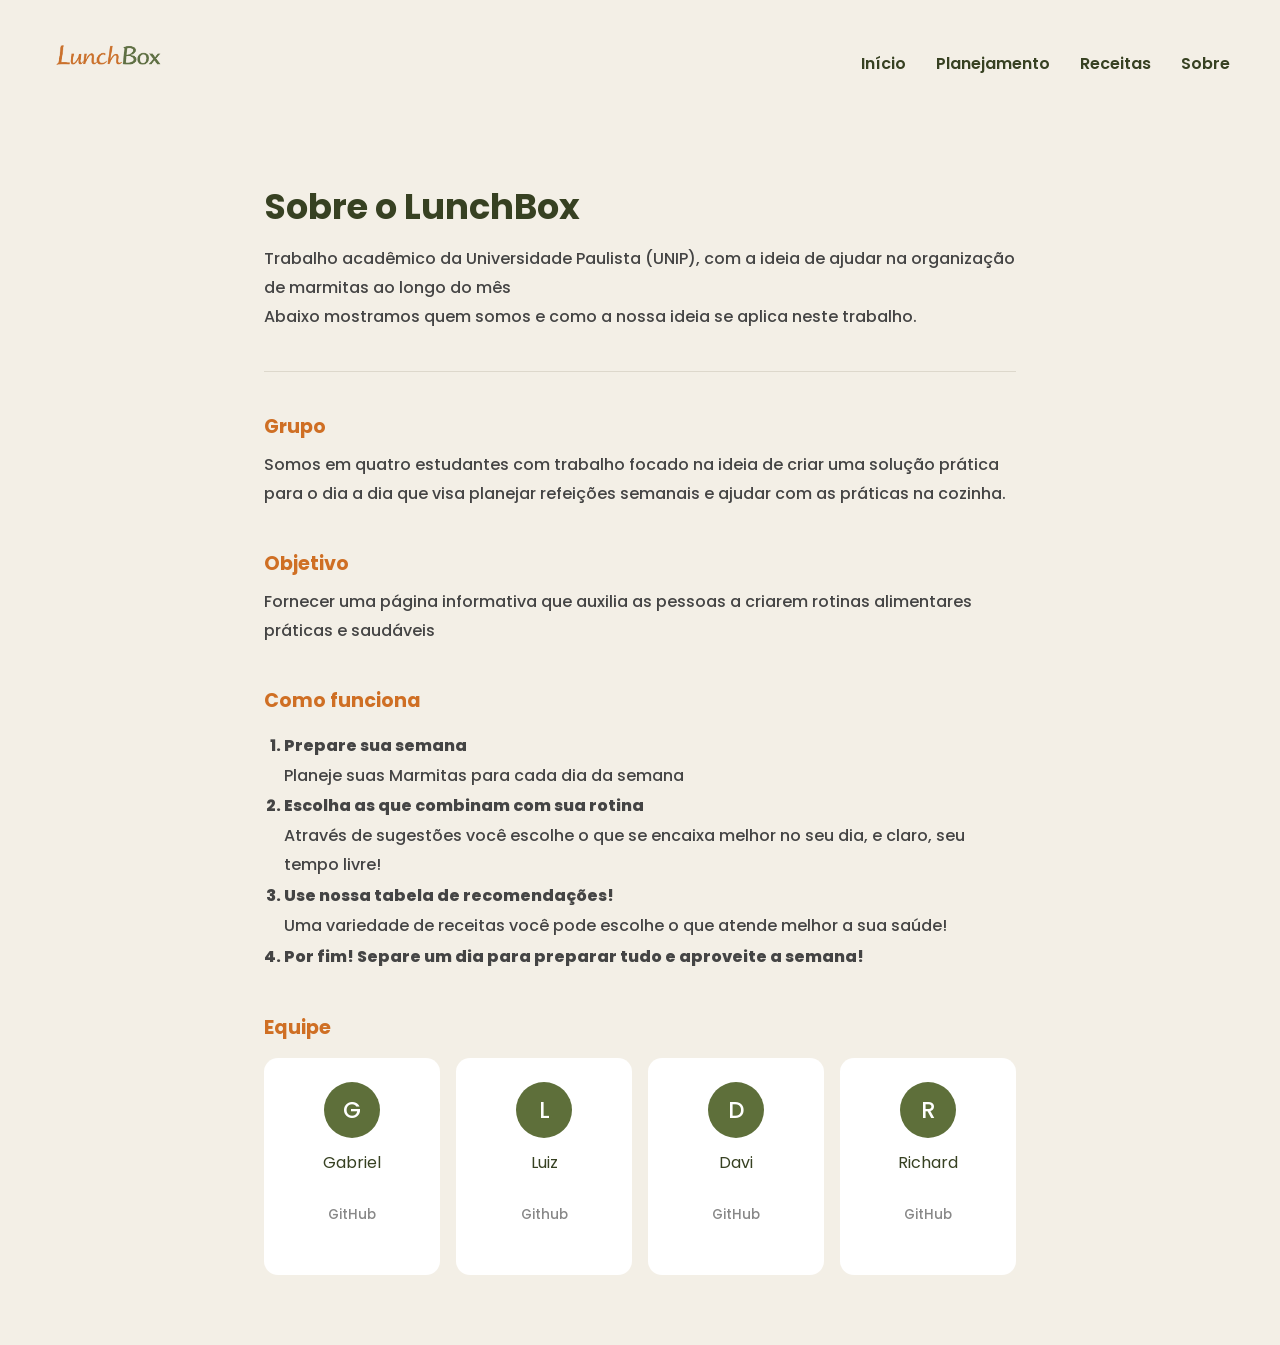
==== commit 034a3eb3: "adicionando o header na pagina de planejamentos" ====
--- a/info/about-us.html
+++ b/info/about-us.html
@@ -17,9 +17,9 @@
             <div class="nav-list" id="nav-list">
                 <ul>
                     <li class="nav-item"><a href="../index.html">Início</a></li>
+                    <li class="nav-item"><a href="../receitas/tabela.html">Planejamento</a></li>
                     <li class="nav-item"><a href="../receitas.html">Receitas</a></li>
                     <li class="nav-item active"><a href="sobre.html">Sobre</a></li>
-                    <li class="nav-item"><a href="../contato.html">Contato</a></li>
                 </ul>
             </div>
             <div id="menu-icon">
--- a/style.css
+++ b/style.css
@@ -13,7 +13,6 @@
 }
 
 header {
-    border-top: 6px solid #5E6F3A;
     height: 130px;
 }
 
@@ -30,7 +29,6 @@
     cursor: pointer;
 }
 
-/* MOBILE MENU (desliza da direita) */
 .nav-list {
     position: fixed;
     top: 0;
@@ -66,12 +64,10 @@
     color: #3741229c;
 }
 
-/* quando clicar abre */
 .nav-list.ativo {
     left: 0;
 }
 
-/* menu hamburguer visível no mobile */
 #menu-icon img {
     width: 28px;
     cursor: pointer;
@@ -79,7 +75,6 @@
     position: relative;
 }
 
-/* banner main*/
 .banner-main {
     display: flex;
     justify-content: center;
@@ -106,7 +101,6 @@
     border-radius: 10px;
 }
 
-/* seção sobre */
 .botao-sobre a {
     background-color: #5E6F3A;
     padding: 15px;
@@ -129,12 +123,11 @@
 }
 
 #sobre-fundo {
-
     background-image: url(img/fundoSobre.png);
-    background-size: 100%;
+    background-size: 50%;
     background-position: center;
     background-repeat: no-repeat;
-    height: 200px;
+    height: 120px;
 }
 
 
@@ -170,7 +163,6 @@
         height: auto;
     }
 
-    /* seção sobre */
     .botao-sobre a {
         background-color: #5E6F3A;
         padding: 15px;
@@ -191,14 +183,11 @@
     }
 
     #sobre-fundo {
-
         background-image: url(img/fundoSobre.png);
         background-size: cover;
         background-position: center;
         background-repeat: no-repeat;
-
-        height: 650px;
-
+        height: 300px;
         display: flex;
         align-items: center;
         justify-content: center;
@@ -213,29 +202,19 @@
 }
 
 .sobre-classe {
-    /* classe principal */
     max-width: 800px;
-    /*  largura max */
     margin: 0 auto;
-    /* sem espaçamento (superior e inferior), automatico para horizontal (no meio/centralizado) */
     padding: 50px 24px 70px;
-    /* topo, lateral, inferior (: */
     font-weight: 500;
 }
 
 .sobre-classe h1 {
-    /* titulo */
-    font-family: 'Poppins', sans-serif;
-    /* fonte (condicional / poppins ou sans-serif) */
+    font-family: 'Poppins', sans-serif;
     font-size: clamp(1.6rem, 4vw, 2.2rem);
-    /* tamanho relativo (minimo, preferncial e maximo) */
     color: #374122;
-    /* dentro da paleta */
     margin-bottom: 12px;
-    /* espaçamento */
-}
-
-/* formatação de texto para o restante da pág */
+}
+
 .sobre-classe h2 {
     font-family: 'Poppins', sans-serif;
     font-size: 1.2rem;
@@ -270,7 +249,6 @@
     margin: 40px 0;
 }
 
-
 .tabela-grades {
     display: grid;
     grid-template-columns: repeat(auto-fit, minmax(160px, 1fr));
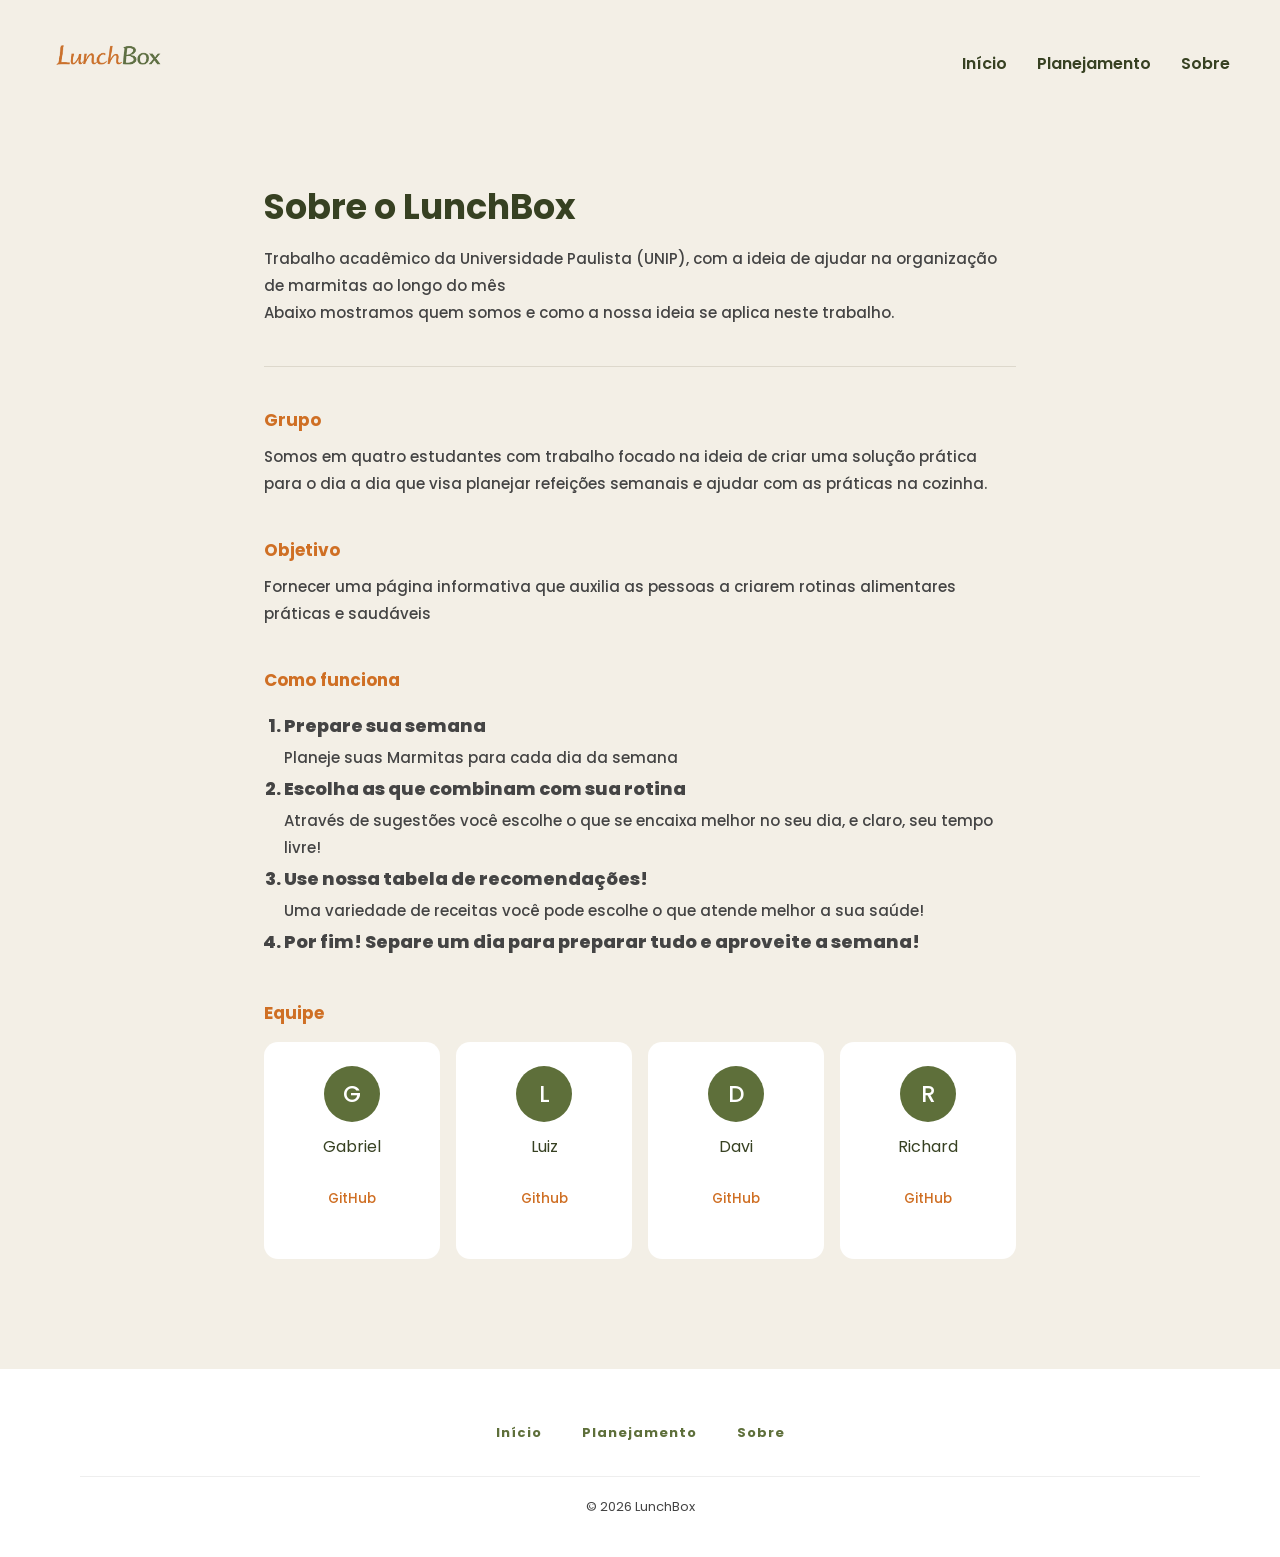
==== commit 433ccaf5: "Refazendo o html e o css da parte sobre da pagina principal, fazendo o css do footer, adicionando o " ====
--- a/info/about-us.html
+++ b/info/about-us.html
@@ -1,12 +1,16 @@
 <!DOCTYPE html>
 <html lang="pt-br">
+
 <head>
     <meta charset="utf-8">
     <meta name="viewport" content="width=device-width, initial-scale=1">
     <title>LunchBox: sobre</title>
     <link rel="stylesheet" href="../style.css">
-    <link href="https://fonts.googleapis.com/css2?family=Poppins:wght@400;600;700&family=Inter:wght@300;400;500&display=swap" rel="stylesheet">
+    <link
+        href="https://fonts.googleapis.com/css2?family=Poppins:wght@400;600;700&family=Inter:wght@300;400;500&display=swap"
+        rel="stylesheet">
 </head>
+
 <body>
 
     <header id="header">
@@ -18,8 +22,7 @@
                 <ul>
                     <li class="nav-item"><a href="../index.html">Início</a></li>
                     <li class="nav-item"><a href="../receitas/tabela.html">Planejamento</a></li>
-                    <li class="nav-item"><a href="../receitas.html">Receitas</a></li>
-                    <li class="nav-item active"><a href="sobre.html">Sobre</a></li>
+                    <li class="nav-item active"><a href="/info/about-us.html">Sobre</a></li>
                 </ul>
             </div>
             <div id="menu-icon">
@@ -28,15 +31,14 @@
         </nav>
     </header>
 
-    <div class="sobre-classe"> <!-- all -->
-        <!--Titulo e subtitulo-->
+    <div class="sobre-classe">
         <h1>Sobre o LunchBox</h1>
-        <p>Trabalho acadêmico da Universidade Paulista (UNIP), com a ideia de ajudar na organização de marmitas ao longo do mês</p>
+        <p>Trabalho acadêmico da Universidade Paulista (UNIP), com a ideia de ajudar na organização de marmitas ao longo
+            do mês</p>
         <p>Abaixo mostramos quem somos e como a nossa ideia se aplica neste trabalho.</p>
 
         <hr class="divisor">
-        
-        <!--Corpo e etc....-->
+
         <h2>Grupo</h2>
         <p>Somos em quatro estudantes com trabalho focado na ideia de criar uma solução prática para o dia a dia que visa planejar refeições semanais e ajudar com as práticas na cozinha.</p>
 
@@ -46,17 +48,14 @@
         <h2>Como funciona</h2>
         <ol>
             <li>Prepare sua semana</li>
-                <p>Planeje suas Marmitas para cada dia da semana</p>
+            <p>Planeje suas Marmitas para cada dia da semana</p>
             <li>Escolha as que combinam com sua rotina</li>
-                <p>Através de sugestões você escolhe o que se encaixa melhor no seu dia, e claro, seu tempo livre!</p>
+            <p>Através de sugestões você escolhe o que se encaixa melhor no seu dia, e claro, seu tempo livre!</p>
             <li>Use nossa tabela de recomendações!</li>
-                <p>Uma variedade de receitas você pode escolhe o que atende melhor a sua saúde!</p>
+            <p>Uma variedade de receitas você pode escolhe o que atende melhor a sua saúde!</p>
             <li>Por fim! Separe um dia para preparar tudo e aproveite a semana!</li>
         </ol>
 
-        <hr class="divider">
-
-        <!-- Tabela de cartões -->
         <h2>Equipe </h2>
         <div class="tabela-grades">
 
@@ -69,7 +68,7 @@
                     </a>
                 </p>
             </div>
-            
+
             <div class="tabela-celula">
                 <div class="tabela-circulo">L</div>
                 <h3>Luiz</h3>
@@ -100,6 +99,24 @@
         </div>
     </div>
 
+    <footer>
+        <nav id="navbarRodape">
+
+            <ul class="nav-list-rodape">
+                <li class="nav-item"><a href="index.html">Início</a></li>
+                <li class="nav-item"><a href="receitas/tabela.html">Planejamento</a></li>
+                <li class="nav-item"><a href="info/about-us.html">Sobre</a></li>
+            </ul>
+
+        </nav>
+
+        <div id="nome-ano">
+            <p id="pAno">&copy;</p>
+        </div>
+
+    </footer>
+
     <script src="../js/script.js"></script>
 </body>
+
 </html>
--- a/style.css
+++ b/style.css
@@ -101,35 +101,94 @@
     border-radius: 10px;
 }
 
-.botao-sobre a {
+#sobre-section {
+    padding: 80px 20px;
+    display: flex;
+    justify-content: center;
+}
+
+.sobre-container {
+    background-color: #fff;
+    padding: 50px 30px;
+    border-radius: 15px;
+    text-align: center;
+    max-width: 700px;
+    box-shadow: 0 4px 15px rgba(0, 0, 0, 0.08);
+}
+
+.sobre-container h2 {
+    font-size: 32px;
+    color: #374122;
+    margin-bottom: 20px;
+}
+
+.sobre-container p {
+    font-size: 15px;
+    color: #555;
+    margin-bottom: 30px;
+}
+
+.botao-sobre {
+    display: inline-block;
     background-color: #5E6F3A;
-    padding: 15px;
-    margin-top: 10px;
-    text-decoration: none;
-    color: #fff;
+    color: white;
+    text-decoration: none;
+    padding: 14px 28px;
     border-radius: 10px;
-}
-
-.botao-sobre {
-    margin-top: 5px;
-}
-
-.sobre {
-    display: flex;
-    align-items: center;
+    font-weight: 600;
+    transition: 0.3s ease;
+}
+
+.botao-sobre:hover {
+    transform: translateY(-2px);
+}
+
+footer {
+    background-color: #fff;
+    padding: 40px 20px 30px;
+    text-align: center;
+    margin-top: 40px;
+}
+
+#navbarRodape {
+    margin-bottom: 24px;
+}
+
+.nav-list-rodape {
+    list-style: none;
+    display: flex;
     flex-direction: column;
-    padding-top: 50px;
-    color: #374122;
-}
-
-#sobre-fundo {
-    background-image: url(img/fundoSobre.png);
-    background-size: 50%;
-    background-position: center;
-    background-repeat: no-repeat;
-    height: 120px;
-}
-
+    gap: 16px;
+}
+
+.nav-list-rodape .nav-item a {
+    text-decoration: none;
+    font-size: 13px;
+    font-weight: 700;
+    color: #5E6F3A;
+    letter-spacing: 1px;
+    transition: 0.3s;
+}
+
+.nav-item a:hover {
+    color: #CF6F24;
+}
+
+#pAno {
+    font-size: 13px;
+    color: #444;
+}
+
+/* Tablets */
+@media (max-width: 576px) {
+    .sobre-classe {
+        padding: 36px 16px 50px;
+    }
+
+    .tabela-grades {
+        grid-template-columns: repeat(2, 1fr);
+    }
+}
 
 /* PCS e Notebooks */
 @media (min-width: 992px) {
@@ -163,41 +222,34 @@
         height: auto;
     }
 
-    .botao-sobre a {
-        background-color: #5E6F3A;
-        padding: 15px;
-
-        text-decoration: none;
-        color: #fff;
-        border-radius: 10px;
-    }
-
-    .botao-sobre {
-        margin-top: 5px;
-    }
-
     .sobre {
         text-align: center;
         color: #374122;
         margin-bottom: 10px
     }
 
-    #sobre-fundo {
-        background-image: url(img/fundoSobre.png);
-        background-size: cover;
-        background-position: center;
-        background-repeat: no-repeat;
-        height: 300px;
-        display: flex;
-        align-items: center;
-        justify-content: center;
-    }
-
     .sobre h2 {
         font-size: 40px;
         margin-bottom: 10px;
     }
 
+    footer {
+        padding: 50px 80px 40px;
+    }
+
+    .nav-list-rodape {
+        flex-direction: row;
+        justify-content: center;
+        gap: 40px;
+    }
+
+    #nome-ano {
+        flex-direction: row;
+        justify-content: space-between;
+        margin-top: 32px;
+        padding-top: 20px;
+        border-top: 1px solid #eee;
+    }
 
 }
 
@@ -209,21 +261,19 @@
 }
 
 .sobre-classe h1 {
-    font-family: 'Poppins', sans-serif;
-    font-size: clamp(1.6rem, 4vw, 2.2rem);
+    font-size: 35px;
     color: #374122;
     margin-bottom: 12px;
 }
 
 .sobre-classe h2 {
-    font-family: 'Poppins', sans-serif;
-    font-size: 1.2rem;
+    font-size: 17px;
     color: #CF6F24;
     margin: 40px 0 10px;
 }
 
 .sobre-classe p {
-    font-size: 1rem;
+    font-size: 15px;
     color: #444;
     line-height: 1.8;
 }
@@ -232,12 +282,12 @@
     margin: 15px 0 0 20px;
     color: #444;
     line-height: 2;
-    font-size: 1rem;
+    font-size: 18px;
     font-weight: 800;
 }
 
 .sobre-classe ol p {
-    font-size: 1rem;
+    font-size: 15px;
     color: #444;
     line-height: 1.8;
     font-weight: 500;
@@ -293,16 +343,6 @@
 
 .tabela-celula p a {
     text-decoration: none;
-    color: inherit;
+    color: #CF6F24;
     display: inline-block;
-}
-
-@media (max-width: 576px) {
-    .sobre-classe {
-        padding: 36px 16px 50px;
-    }
-
-    .tabela-grades {
-        grid-template-columns: repeat(2, 1fr);
-    }
 }
